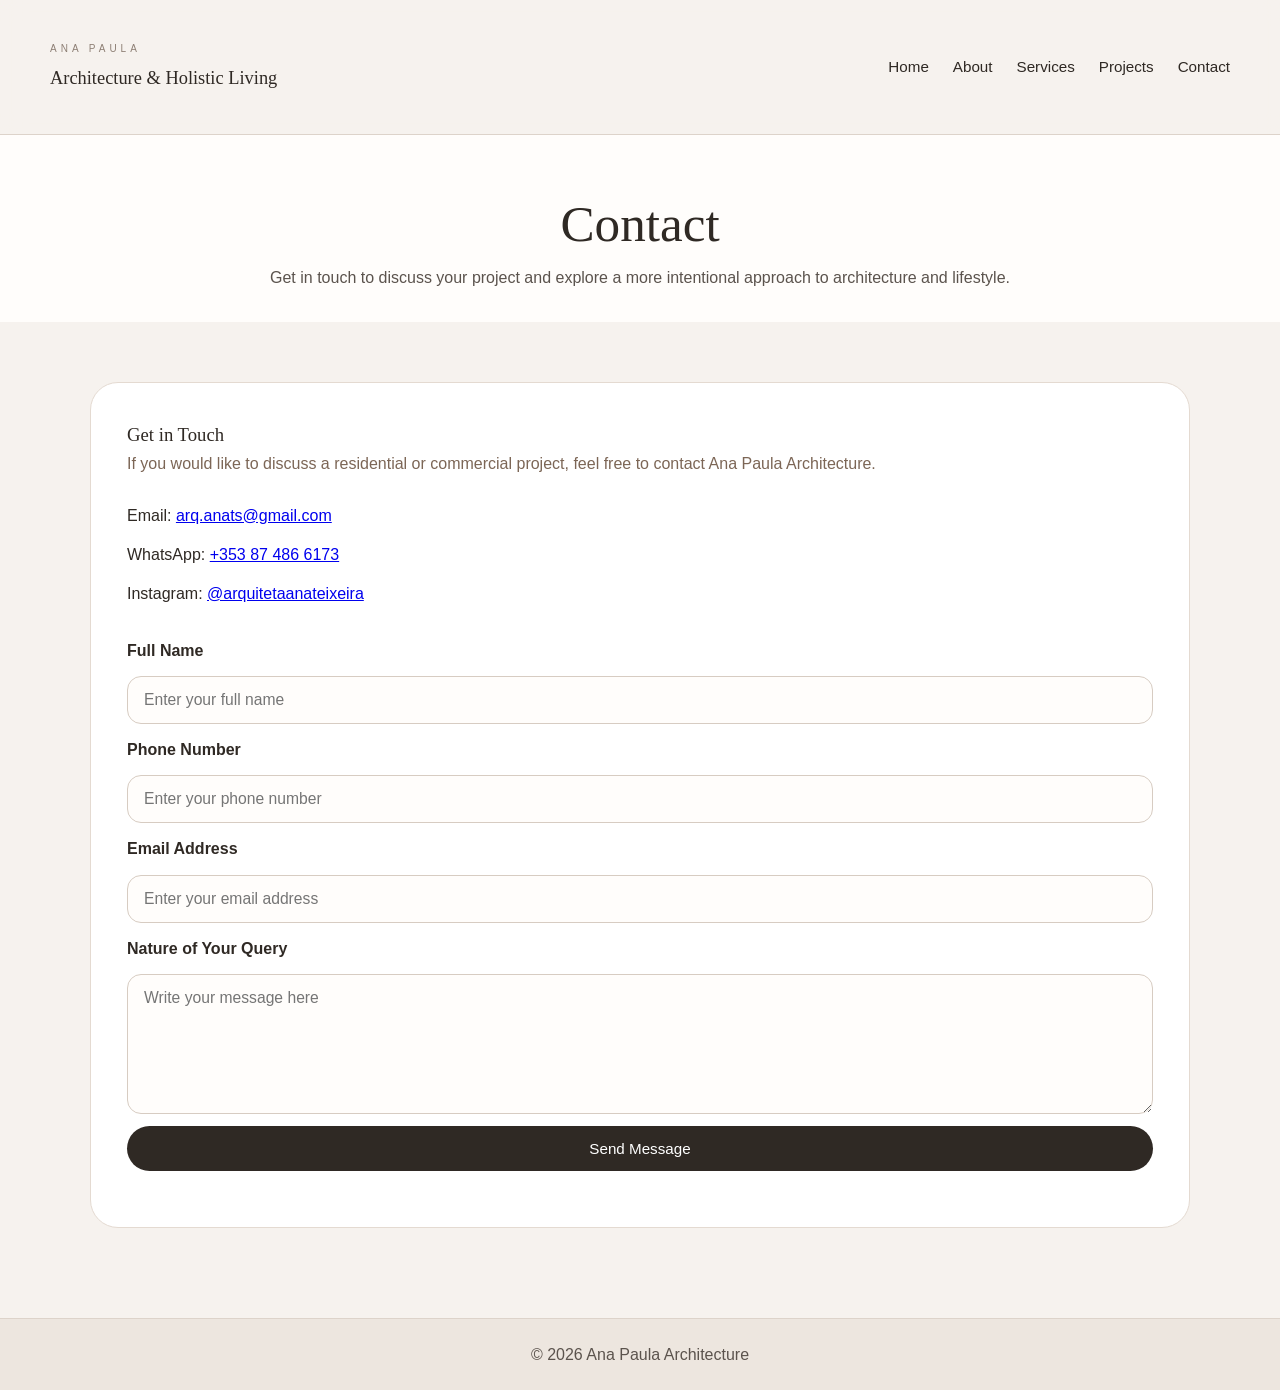
==== contact.html @ ae5ef835 "initial website upload" ====
<!DOCTYPE html>
<html lang="en">
<head>
    <!-- Basic page settings -->
    <meta charset="UTF-8">
    <meta name="viewport" content="width=device-width, initial-scale=1.0">
    <title>Ana Paula Architecture - Contact</title>

    <!-- Link to CSS -->
    <link rel="stylesheet" type="text/css" href="style.css">
</head>
<body>

    <!-- Main header -->
<header class="site-header">
  <div class="container header-inner">
    <div class="brand">
      <p class="brand-kicker">Ana Paula</p>
      <h1 class="brand-name">Architecture & Holistic Living</h1>
    </div>

    <button class="menu-toggle" id="menuToggle" aria-label="Open menu">
      ☰
    </button>

    <nav class="site-nav" id="siteNav">
      <a href="index.html">Home</a>
      <a href="about.html">About</a>
      <a href="services.html">Services</a>
      <a href="projects.html">Projects</a>
      <a href="contact.html">Contact</a>
    </nav>
  </div>
</header>

    <!-- Page introduction -->
    <section class="page-intro">
        <h2>Contact</h2>
        <p>
            Get in touch to discuss your project and explore a more intentional approach to architecture and lifestyle.
        </p>
    </section>

    <!-- Main content area -->
    <section class="main-content">
        <article>
            <h1>Get in Touch</h1>

            <p class="brown-text">
                If you would like to discuss a residential or commercial project, feel free to contact Ana Paula Architecture.
            </p>

            <!-- Contact information -->
            <div class="contact-info-box">
                <p class="dark-text">Email: <a href="mailto:arq.anats@gmail.com">arq.anats@gmail.com</a></p>
                <p class="dark-text">WhatsApp: <a href="https://wa.me/353874866173" target="_blank" rel="noopener">+353 87 486 6173</a></p>
                <p class="dark-text">Instagram: <a href="https://instagram.com/arquitetaanateixeira" target="_blank" rel="noopener">@arquitetaanateixeira</a></p>
            </div>

            <!-- Contact form required for assignment -->
            <form id="contactForm" class="contact-form" novalidate>
                <label for="fullName">Full Name</label>
                <input type="text" id="fullName" name="fullName" placeholder="Enter your full name">

                <label for="phone">Phone Number</label>
                <input type="text" id="phone" name="phone" placeholder="Enter your phone number">

                <label for="email">Email Address</label>
                <input type="email" id="email" name="email" placeholder="Enter your email address">

                <label for="query">Nature of Your Query</label>
                <textarea id="query" name="query" rows="5" placeholder="Write your message here"></textarea>

                <button type="submit" class="button">Send Message</button>

                <!-- Validation message output -->
                <p id="formMessage" class="form-message"></p>
            </form>
        </article>
    </section>

    <!-- Footer -->
    <footer>
        <p>&copy; 2026 Ana Paula Architecture</p>
    </footer>

    <!-- JavaScript file -->
    <script src="script.js"></script>
</body>
</html>
---- style.css ----
/* ------------------------------ */
/* Basic reset                    */
/* ------------------------------ */
* {
  margin: 0;
  padding: 0;
  box-sizing: border-box;
}

html {
  scroll-behavior: smooth;
}

body {
  font-family: Georgia, "Times New Roman", serif;
  background: #f6f2ee;
  color: #2f2924;
  line-height: 1.7;
}

img {
  max-width: 100%;
  display: block;
}

.container {
  width: min(1180px, calc(100% - 48px));
  margin: 0 auto;
}

.section {
  padding: 90px 0;
}

/* ------------------------------ */
/* Typography                     */
/* ------------------------------ */
.section-label {
  font-family: Arial, sans-serif;
  font-size: 11px;
  text-transform: uppercase;
  letter-spacing: 4px;
  color: #8d7f74;
  margin-bottom: 18px;
}

.section-label-light {
  color: #c8b9ad;
}

h1,
h2,
h3 {
  font-weight: 500;
}

h2 {
  font-size: clamp(2rem, 4vw, 3.4rem);
  line-height: 1.12;
  margin-bottom: 24px;
}

h3 {
  font-size: 1.2rem;
  margin-bottom: 10px;
}

p,
a,
button,
label,
input,
textarea {
  font-family: Arial, sans-serif;
}

p {
  font-size: 1rem;
  color: #5b534d;
}

strong {
  font-weight: 600;
  letter-spacing: 0.3px;
}

/* ------------------------------ */
/* Header and navigation          */
/* ------------------------------ */
.site-header {
  position: sticky;
  top: 0;
  z-index: 999;
  background: rgba(246, 242, 238, 0.95);
  backdrop-filter: blur(12px);
  border-bottom: 1px solid #ddd3ca;
}

.header-inner {
  min-height: 86px;
  display: flex;
  align-items: center;
  justify-content: space-between;
  gap: 20px;
}

.brand-kicker {
  font-size: 10px;
  text-transform: uppercase;
  letter-spacing: 4px;
  color: #8d7f74;
  margin-bottom: 6px;
}

.brand-name {
  font-size: 1.15rem;
  color: #2f2924;
}

.site-nav {
  display: flex;
  gap: 24px;
}

.site-nav a {
  text-decoration: none;
  color: #2f2924;
  font-size: 0.95rem;
  transition: 0.25s;
}

.site-nav a:hover {
  color: #8d7f74;
}

.menu-toggle {
  display: none;
  border: 1px solid #d7ccc2;
  background: white;
  color: #2f2924;
  width: 44px;
  height: 44px;
  border-radius: 12px;
  font-size: 20px;
  cursor: pointer;
}

/* ------------------------------ */
/* Buttons                        */
/* ------------------------------ */
.btn {
  border: none;
  border-radius: 999px;
  padding: 14px 24px;
  cursor: pointer;
  font-size: 0.95rem;
  transition: 0.25s;
  text-decoration: none;
  display: inline-flex;
  align-items: center;
  justify-content: center;
}

.btn:hover {
  transform: translateY(-1px);
}

.btn-primary {
  background: #2f2924;
  color: white;
}

.btn-secondary {
  background: transparent;
  color: #2f2924;
  border: 1px solid #d3c7bd;
}

.btn-light {
  background: white;
  color: #2f2924;
  width: 100%;
  margin-top: 10px;
}

.button {
  display: inline-block;
  border: none;
  border-radius: 999px;
  padding: 14px 24px;
  background: #2f2924;
  color: white;
  font-family: Arial, sans-serif;
  font-size: 0.95rem;
  cursor: pointer;
  text-decoration: none;
  transition: 0.25s;
}

.button:hover {
  transform: translateY(-1px);
}

.button-area {
  margin: 28px 0;
}

.second-button {
  margin-top: 24px;
}

/* ------------------------------ */
/* Hero section                   */
/* ------------------------------ */
.hero-grid {
  display: grid;
  grid-template-columns: 1.05fr 1fr;
  gap: 36px;
  align-items: center;
}

.hero-copy h1 {
  font-size: 3.2rem;
  line-height: 1.15;
  margin-bottom: 18px;
}

.hero-copy p {
  font-size: 1.08rem;
  line-height: 1.75;
  max-width: 560px;
  margin-bottom: 14px;
}

.hero-actions {
  display: flex;
  gap: 14px;
  margin-top: 28px;
  flex-wrap: wrap;
}

.hero-visual {
  display: grid;
  grid-template-columns: 1fr 0.9fr;
  gap: 16px;
}

.hero-side {
  display: grid;
  gap: 16px;
}

.image-card {
  border-radius: 28px;
  background-size: cover;
  background-position: center;
  background-repeat: no-repeat;
  overflow: hidden;
}

.hero-main-image {
  min-height: 520px;
  background-image: url("images/remote-architecture-laptop.jpg");
}

.hero-top-image {
  min-height: 230px;
  background-image: url("images/about-ana-working.jpg");
}

.quote-card {
  background: #2f2924;
  color: white;
  border-radius: 28px;
  padding: 30px;
  display: flex;
  flex-direction: column;
  justify-content: center;
}

.quote-label {
  font-size: 11px;
  text-transform: uppercase;
  letter-spacing: 4px;
  color: #cbbdaf;
  margin-bottom: 18px;
  font-family: Arial, sans-serif;
}

.quote-text {
  font-size: 1.7rem;
  line-height: 1.35;
  color: white;
}

/* ------------------------------ */
/* Intro strip                    */
/* ------------------------------ */
.intro-strip {
  padding: 0 0 30px;
}

.intro-strip-inner {
  display: grid;
  grid-template-columns: repeat(3, 1fr);
  gap: 18px;
}

.intro-item {
  background: white;
  border: 1px solid #e4dad1;
  border-radius: 24px;
  padding: 26px;
}

.intro-item p {
  margin-top: 8px;
}

/* ------------------------------ */
/* About section                  */
/* ------------------------------ */
.about {
  background: #fffdfb;
}

.about-grid {
  display: grid;
  grid-template-columns: 1.1fr 1.1fr;
  gap: 40px;
  align-items: start;
}

.about-visual {
  display: grid;
  grid-template-columns: 1fr;
  gap: 16px;
}

.about-image-main {
  display: none;
}

.about-image-small {
  min-height: 890px;
  background-image: url("images/therapy-wellbeing-space.jpg");
  background-position: center;
}

.about-copy p {
  margin-bottom: 16px;
}

.feature-grid {
  display: grid;
  grid-template-columns: repeat(3, 1fr);
  gap: 16px;
  margin-top: 26px;
}

.feature-card {
  background: #f4eee8;
  border-radius: 22px;
  padding: 22px;
  border: 1px solid #e7ddd4;
}

/* ------------------------------ */
/* Services section               */
/* ------------------------------ */
.services {
  background: #f6f2ee;
}

.section-intro {
  max-width: 880px;
  margin-bottom: 34px;
}

.services-grid {
  display: grid;
  grid-template-columns: repeat(3, 1fr);
  gap: 22px;
  margin-bottom: 22px;
}

.service-card {
  background: white;
  border: 1px solid #e4dad1;
  border-radius: 28px;
  overflow: hidden;
}

.service-image {
  min-height: 440px;
  background-size: cover;
  background-position: center;
}

.service-image-1 {
  background-image: url("images/about-ana-working.jpg");
}

.service-image-2 {
  background-image: url("images/remote-architecture-laptop.jpg");
}

.service-image-3 {
  background-image: url("images/influencer-social-content.jpg");
}

.service-content {
  padding: 24px;
}

.service-content p {
  margin-top: 8px;
}

.extra-services-grid {
  display: grid;
  grid-template-columns: repeat(4, 1fr);
  gap: 18px;
  margin-top: 14px;
}

.mini-service-card {
  background: #fffdfb;
  border: 1px solid #e4dad1;
  border-radius: 24px;
  padding: 18px;
}

.mini-service-image {
  min-height: 150px;
  border-radius: 18px;
  background-size: cover;
  background-position: center;
  margin-bottom: 16px;
}

.mini-service-image-1 {
  background-image: url("images/therapy-wellbeing-space.jpg");
}

.mini-service-image-2 {
  background-image: url("images/project-residential-modern-villa.jpg");
}

.mini-service-image-3 {
  background-image: url("images/project-commercial-retail-space.jpg");
}

.mini-service-image-4 {
  background-image: url("images/service-realstate-property.jpg");
}

/* ------------------------------ */
/* Philosophy section             */
/* ------------------------------ */
.philosophy {
  background: #fff;
}

.philosophy-grid {
  display: grid;
  grid-template-columns: 0.95fr 1.05fr;
  gap: 90px;
  align-items: center;
}

.philosophy-image {
  min-height: 900px;
  background-image: url("images/art-painting-abstract.jpg");
}

.philosophy-copy p {
  margin-bottom: 16px;
}

/* ------------------------------ */
/* Projects section               */
/* ------------------------------ */
.projects {
  background: #f6f2ee;
}

.projects-header {
  display: flex;
  justify-content: space-between;
  align-items: end;
  gap: 28px;
  margin-bottom: 34px;
}

.projects-intro {
  max-width: 380px;
}

.projects-grid {
  display: grid;
  grid-template-columns: repeat(3, 1fr);
  gap: 22px;
}

.project-card {
  background: white;
  border: 1px solid #e4dad1;
  border-radius: 28px;
  overflow: hidden;
}

.project-image {
  min-height: 245px;
  background-size: cover;
  background-position: center;
}

.project-image-1 {
  background-image: url("images/project-residential-modern-villa.jpg");
}

.project-image-2 {
  background-image: url("images/project-interior-living-room.jpg");
}

.project-image-3 {
  background-image: url("images/project-interior-kitchen-design.jpg");
}

.project-image-4 {
  background-image: url("images/project-commercial-retail-space.jpg");
}

.project-image-5 {
  background-image: url("images/project-commercial-office-design.jpg");
}

.project-image-6 {
  background-image: url("images/project-commercial-beach-business.jpg");
}

.project-body {
  padding: 22px;
}

/* ------------------------------ */
/* Creative universe              */
/* ------------------------------ */
.creative-universe {
  background: #fffdfb;
}

.creative-grid {
  display: grid;
  grid-template-columns: 0.95fr 1.05fr;
  gap: 36px;
  align-items: center;
}

.creative-copy p {
  margin-bottom: 16px;
}

.creative-gallery {
  display: grid;
  grid-template-columns: repeat(2, 1fr);
  gap: 16px;
}

.creative-image {
  min-height: 230px;
}

.creative-image-1 {
  background-image: url("images/influencer-social-content.jpg");
}

.creative-image-2 {
  background-image: url("images/influencer-brand-collab.jpg");
}

.creative-image-3 {
  background-image: url("images/art-painting-colorful.jpg");
}

.creative-image-4 {
  background-image: url("images/realestate-luxury-house.jpg");
}

/* ------------------------------ */
/* Contact preview on home page   */
/* ------------------------------ */
.contact {
  background: #231f1c;
}

.contact-grid {
  display: grid;
  grid-template-columns: 1fr 1fr;
  gap: 150px;
  align-items: start;
}

.contact-copy h2,
.contact-copy p {
  color: white;
}

.contact-copy p {
  margin-bottom: 16px;
}

.contact-card {
  background: #302a26;
  border: 1px solid #433a35;
  border-radius: 28px;
  overflow: hidden;
  width: 100%;
}

.contact-details {
  padding: 26px;
}

.contact-item {
  margin-bottom: 18px;
}

.contact-item h3 {
  color: white;
  font-size: 1rem;
}

.contact-item p {
  color: #d7cfc8;
  margin-top: 4px;
}

/* ------------------------------ */
/* Footer                         */
/* ------------------------------ */
.site-footer,
footer {
  background: #ede6df;
  border-top: 1px solid #ddd3ca;
  padding: 22px 0;
  text-align: center;
}

/* ------------------------------ */
/* Inner pages                    */
/* ------------------------------ */
.page-intro {
  text-align: center;
  padding: 60px 20px 30px;
  background: #fffdfb;
}

.page-intro h2 {
  margin-bottom: 12px;
}

.page-intro p {
  max-width: 760px;
  margin: 0 auto;
}

.main-content {
  width: min(1100px, calc(100% - 48px));
  margin: 0 auto;
  padding: 60px 0 90px;
}

.main-content article {
  background: white;
  border: 1px solid #e4dad1;
  border-radius: 28px;
  padding: 36px;
}

.main-content nav {
  margin-bottom: 28px;
}

.main-content nav ul,
header nav ul {
  list-style: none;
  display: flex;
  gap: 18px;
  flex-wrap: wrap;
  padding: 0;
}

.main-content nav a,
header nav a {
  text-decoration: none;
  color: #2f2924;
  font-family: Arial, sans-serif;
}

.main-content nav a:hover,
header nav a:hover {
  color: #8d7f74;
}

header {
  padding: 24px;
  background: #fffdfb;
  border-bottom: 1px solid #ddd3ca;
}

header h2 {
  font-size: 1.4rem;
  margin-bottom: 12px;
}

/* ------------------------------ */
/* Reusable images and cards      */
/* ------------------------------ */
.image-row {
  display: grid;
  grid-template-columns: repeat(3, 1fr);
  gap: 18px;
  margin-top: 28px;
}

.image-row img {
  width: 100%;
  height: 260px;
  object-fit: cover;
  border-radius: 20px;
  border: 1px solid #e4dad1;
}

.card-row {
  display: grid;
  grid-template-columns: repeat(3, 1fr);
  gap: 18px;
  margin-top: 24px;
}

.card {
  background: #f6f2ee;
  border: 1px solid #e4dad1;
  border-radius: 20px;
  padding: 22px;
}

.brown-text {
  color: #7c6656;
  margin-bottom: 18px;
}

.dark-text {
  color: #2f2924;
  margin-bottom: 12px;
}

.light-text {
  color: #5b534d;
  margin-bottom: 16px;
}

/* ------------------------------ */
/* Contact form                   */
/* ------------------------------ */
.contact-info-box {
  margin: 24px 0 30px;
}

.contact-form {
  display: grid;
  gap: 12px;
  margin-top: 20px;
}

.contact-form label {
  font-family: Arial, sans-serif;
  font-weight: 600;
  color: #2f2924;
}

.contact-form input,
.contact-form textarea {
  width: 100%;
  padding: 14px 16px;
  border: 1px solid #d7ccc2;
  border-radius: 14px;
  font-family: Arial, sans-serif;
  font-size: 0.98rem;
  background: #fffdfb;
}

.contact-form textarea {
  resize: vertical;
  min-height: 140px;
}

.form-message {
  margin-top: 8px;
  font-family: Arial, sans-serif;
  font-size: 0.95rem;
}

.error-message {
  color: #a13d2d;
}

.success-message {
  color: #2f6a3b;
}

/* ------------------------------ */
/* Hidden services content        */
/* ------------------------------ */
.hidden-services {
  display: none;
}

.hidden-services.show {
  display: block;
}

/* ------------------------------ */
/* Responsive design              */
/* ------------------------------ */
@media (max-width: 1100px) {
  .hero-grid,
  .about-grid,
  .philosophy-grid,
  .creative-grid,
  .contact-grid,
  .services-grid,
  .projects-grid,
  .intro-strip-inner,
  .extra-services-grid,
  .feature-grid,
  .image-row,
  .card-row {
    grid-template-columns: 1fr;
  }

  .hero-visual {
    grid-template-columns: 1fr;
  }

  .projects-header {
    flex-direction: column;
    align-items: flex-start;
  }

  .projects-intro {
    max-width: 100%;
  }
}

@media (max-width: 820px) {
  .site-nav {
    display: none;
    width: 100%;
    flex-direction: column;
    gap: 14px;
    padding: 18px 0 10px;
  }

  .site-nav.open {
    display: flex;
  }

  .menu-toggle {
    display: inline-flex;
    align-items: center;
    justify-content: center;
  }

  .header-inner {
    flex-wrap: wrap;
  }

  .section {
    padding: 72px 0;
  }

  .quote-text {
    font-size: 1.35rem;
  }

  .main-content article {
    padding: 24px;
  }

  header nav ul,
  .main-content nav ul {
    flex-direction: column;
    gap: 10px;
  }
}
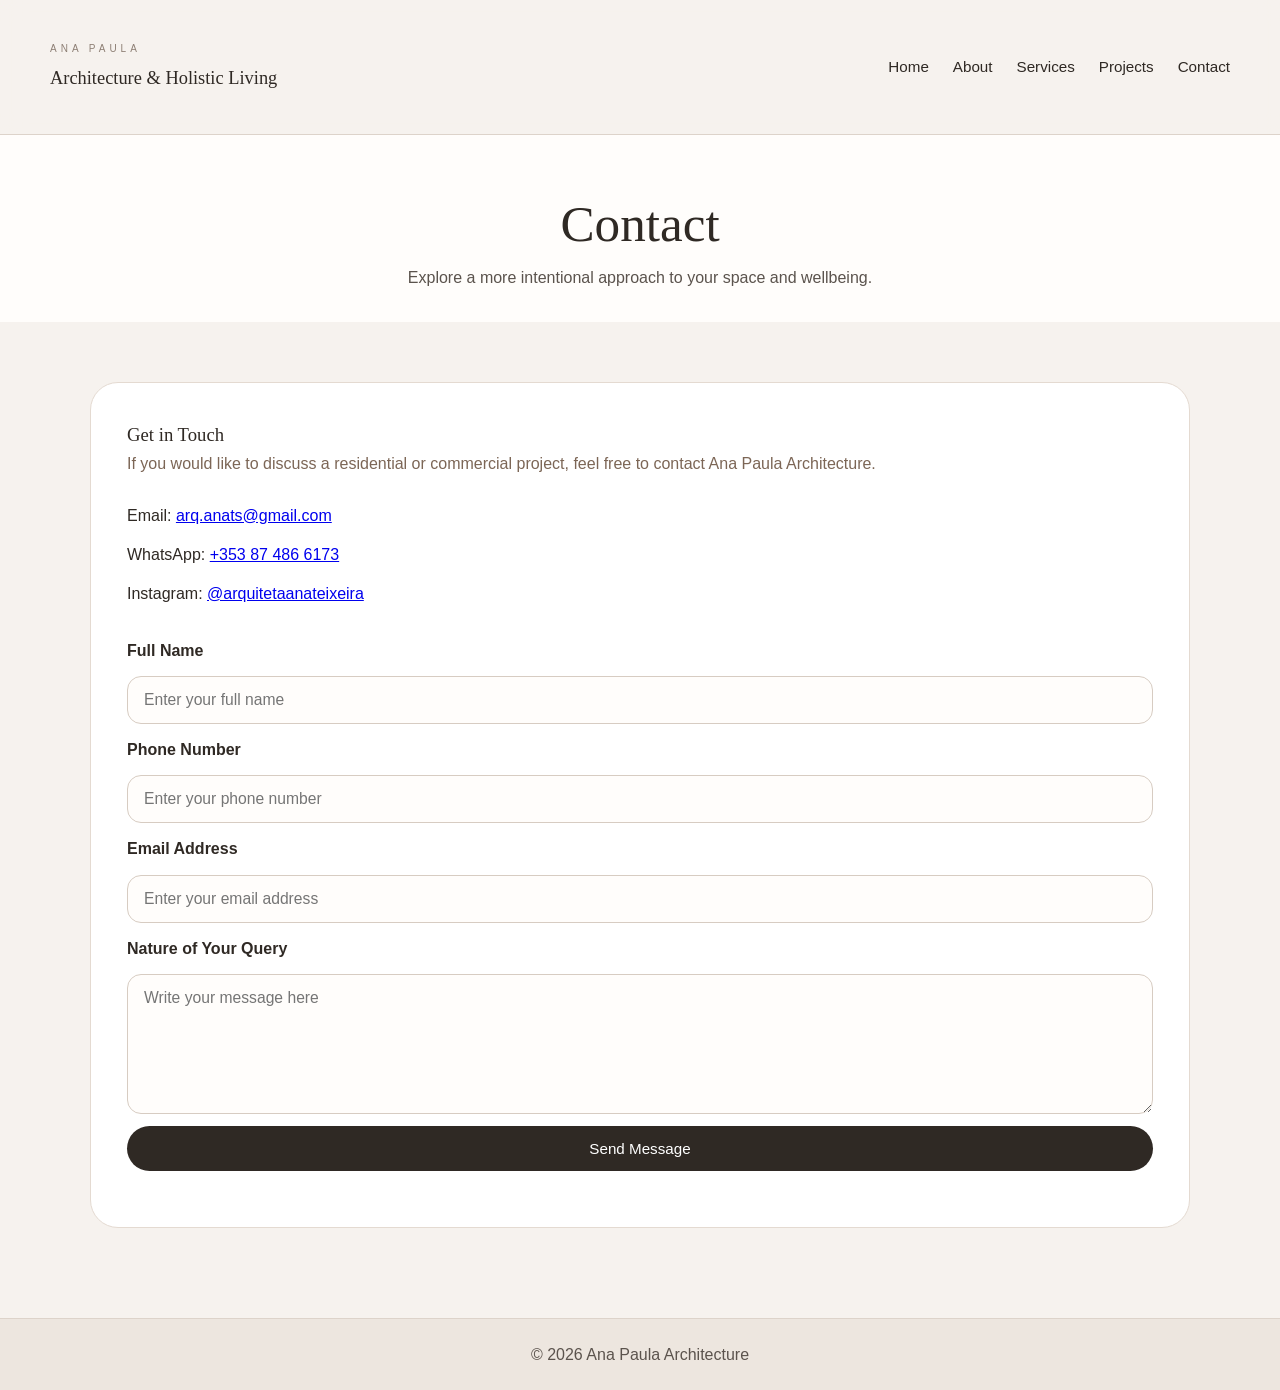
==== commit e39c21ae: "improve contact text" ====
--- a/contact.html
+++ b/contact.html
@@ -36,9 +36,7 @@
     <!-- Page introduction -->
     <section class="page-intro">
         <h2>Contact</h2>
-        <p>
-            Get in touch to discuss your project and explore a more intentional approach to architecture and lifestyle.
-        </p>
+        <p>Explore a more intentional approach to your space and wellbeing.</p>
     </section>
 
     <!-- Main content area -->
